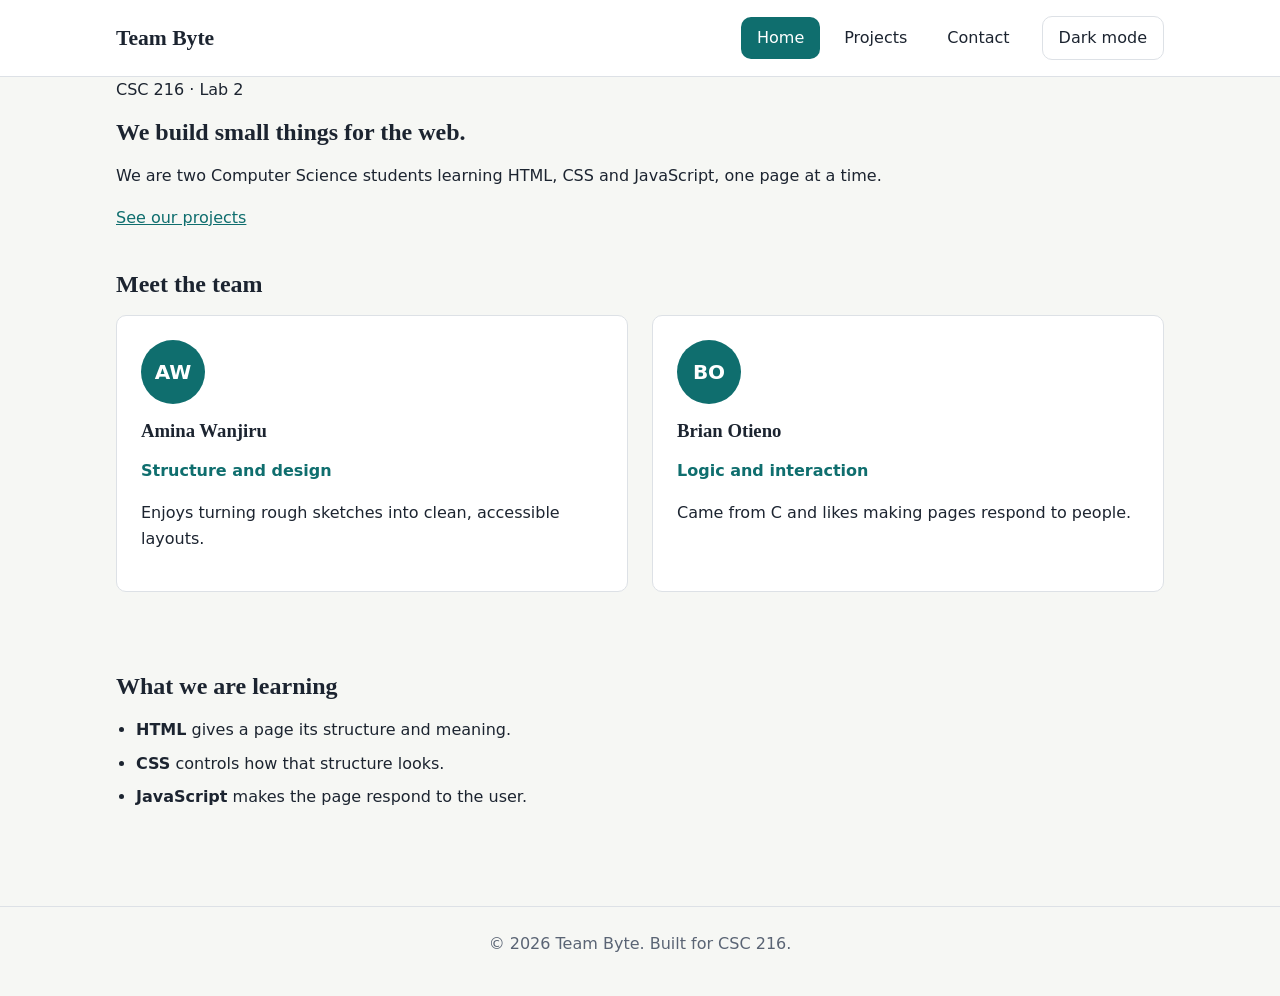
==== index.html @ 72ef3fda "This is our first commit" ====
<!DOCTYPE html>
<html lang="en">
<head>
  <meta charset="UTF-8">
  <meta name="viewport" content="width=device-width, initial-scale=1.0">
  <meta name="description" content="Team Byte: a CSC 216 web development pair.">
  <title>Home | Team Byte</title>
  <link rel="stylesheet" href="css/styles.css">
  <script src="js/script.js" defer></script>
</head>
<body>
  <a class="skip-link" href="#main">Skip to main content</a>

  <header class="site-header">
    <div class="container header-inner">
      <a class="logo" href="index.html">Team Byte</a>
      <button class="nav-toggle" type="button" aria-expanded="false" aria-controls="site-nav">Menu</button>
      <nav id="site-nav" class="site-nav" aria-label="Main">
        <ul>
          <li><a href="index.html" aria-current="page">Home</a></li>
          <li><a href="projects.html">Projects</a></li>
          <li><a href="contact.html">Contact</a></li>
        </ul>
      </nav>
      <button class="theme-toggle" type="button" aria-pressed="false">Dark mode</button>
    </div>
  </header>

  <main id="main">
    <section class="hero">
      <div class="container">
        <p class="eyebrow">CSC 216 · Lab 2</p>
        <h1>We build small things for the web.</h1>
        <p class="lead">We are two Computer Science students learning HTML, CSS and JavaScript, one page at a time.</p>
        <a class="button" href="projects.html">See our projects</a>
      </div>
    </section>

    <section class="container section" aria-labelledby="team-heading">
      <h2 id="team-heading">Meet the team</h2>
      <div class="team-grid">
        <article class="card">
          <div class="avatar" aria-hidden="true">AW</div>
          <h3>Amina Wanjiru</h3>
          <p class="role">Structure and design</p>
          <p>Enjoys turning rough sketches into clean, accessible layouts.</p>
        </article>
        <article class="card">
          <div class="avatar" aria-hidden="true">BO</div>
          <h3>Brian Otieno</h3>
          <p class="role">Logic and interaction</p>
          <p>Came from C and likes making pages respond to people.</p>
        </article>
      </div>
    </section>

    <section class="container section" aria-labelledby="learning-heading">
      <h2 id="learning-heading">What we are learning</h2>
      <ul class="skill-list">
        <li><strong>HTML</strong> gives a page its structure and meaning.</li>
        <li><strong>CSS</strong> controls how that structure looks.</li>
        <li><strong>JavaScript</strong> makes the page respond to the user.</li>
      </ul>
    </section>
  </main>

  <footer class="site-footer">
    <div class="container">
      <p>© <span id="year">2026</span> Team Byte. Built for CSC 216.</p>
    </div>
  </footer>
</body>
</html>
---- css/styles.css ----
/* =====================================================
   Team website stylesheet (CSC 216, Lab 2)
   One file styles every page on the site.
   ===================================================== */

/* ---------- 1. Design tokens ---------- */
:root {
  --color-bg: #f6f7f4;
  --color-surface: #ffffff;
  --color-text: #1c2430;
  --color-muted: #5a6474;
  --color-primary: #0f6e6e;
  --color-primary-dark: #0a5050;
  --color-on-primary: #ffffff;
  --color-border: #dde1e6;
  --color-error: #b3261e;
  --color-success: #1e7b3a;

  --font-body: system-ui, -apple-system, "Segoe UI", Roboto, Arial, sans-serif;
  --font-heading: Georgia, "Times New Roman", serif;

  --space-1: 0.5rem;
  --space-2: 1rem;
  --space-3: 1.5rem;
  --space-4: 2.5rem;
  --space-5: 4rem;

  --radius: 10px;
  --max-width: 1080px;
}

body.dark {
  --color-bg: #11161d;
  --color-surface: #1a212b;
  --color-text: #e7ebf0;
  --color-muted: #a2abb9;
  --color-primary: #4fc1c1;
  --color-primary-dark: #83d8d8;
  --color-on-primary: #0b1f1f;
  --color-border: #2b3340;
  --color-error: #ff8a80;
  --color-success: #7ddc97;
  color-scheme: dark;
}

















/* ---------- 2. Base and reset ---------- */
*,
*::before,
*::after {
  box-sizing: border-box;
}

body {
  margin: 0;
  font-family: var(--font-body);
  font-size: 1rem;
  line-height: 1.6;
  color: var(--color-text);
  background-color: var(--color-bg);
  transition: background-color 0.3s ease, color 0.3s ease;
}

h1,
h2,
h3 {
  font-family: var(--font-heading);
  line-height: 1.2;
  margin: 0 0 var(--space-2);
}

p {
  margin: 0 0 var(--space-2);
}

a {
  color: var(--color-primary);
}

a:hover {
  color: var(--color-primary-dark);
}

img {
  max-width: 100%;
  display: block;
}

:focus-visible {
  outline: 3px solid var(--color-primary);
  outline-offset: 3px;
}















/* ---------- 3. Layout helpers ---------- */
.container {
  width: 100%;
  max-width: var(--max-width);
  margin-inline: auto;
  padding-inline: var(--space-2);
}
.section {
  padding-block: var(--space-4);
}

.skip-link {
  position: absolute;
  top: -4rem;
  left: var(--space-2);
  z-index: 100;
  padding: var(--space-1) var(--space-2);
  border-radius: var(--radius);
  background-color: var(--color-primary);
  color: var(--color-on-primary);
}

.skip-link:focus {
  top: var(--space-2);
}












/* ---------- 4. Header and navigation ---------- */
.site-header {
  position: sticky;
  top: 0;
  z-index: 10;
  background-color: var(--color-surface);
  border-bottom: 1px solid var(--color-border);
}

.header-inner {
  display: flex;
  flex-wrap: wrap;
  align-items: center;
  gap: var(--space-2);
  padding-block: var(--space-2);
}

.logo {
  margin-right: auto;
  font-family: var(--font-heading);
  font-size: 1.35rem;
  font-weight: 700;
  color: var(--color-text);
  text-decoration: none;
}

.site-nav ul {
  display: flex;
  gap: var(--space-1);
  margin: 0;
  padding: 0;
  list-style: none;
}

.site-nav a {
  display: block;
  padding: var(--space-1) var(--space-2);
  border-radius: var(--radius);
  color: var(--color-text);
  font-weight: 500;
  text-decoration: none;
}

.site-nav a:hover {
  background-color: var(--color-bg);
}

.site-nav a[aria-current="page"] {
  background-color: var(--color-primary);
  color: var(--color-on-primary);
}

.nav-toggle,
.theme-toggle {
  padding: var(--space-1) var(--space-2);
  border: 1px solid var(--color-border);
  border-radius: var(--radius);
  background-color: transparent;
  color: var(--color-text);
  font: inherit;
  cursor: pointer;
}

.theme-toggle[aria-pressed="true"] {
  border-color: var(--color-primary);
  color: var(--color-primary);
}

.nav-toggle {
  display: none;
}









/* ---------- 6. Cards and grids ---------- */
.team-grid,
.project-grid {
  display: grid;
  grid-template-columns: repeat(auto-fit, minmax(260px, 1fr));
  gap: var(--space-3);
}

.card {
  padding: var(--space-3);
  border: 1px solid var(--color-border);
  border-radius: var(--radius);
  background-color: var(--color-surface);
}

.avatar {
  display: grid;
  place-items: center;
  width: 64px;
  height: 64px;
  margin-bottom: var(--space-2);
  border-radius: 50%;
  background-color: var(--color-primary);
  color: var(--color-on-primary);
  font-size: 1.25rem;
  font-weight: 700;
}

.role {
  color: var(--color-primary);
  font-weight: 600;
}

.skill-list {
  padding-left: 1.25rem;
}

.skill-list li {
  margin-bottom: var(--space-1);
}











/* ---------- 7. Projects page ---------- */
.filters {
  display: flex;
  flex-wrap: wrap;
  gap: var(--space-1);
  margin-bottom: var(--space-2);
}

.filter-btn {
  padding: 0.4rem 1rem;
  border: 1px solid var(--color-border);
  border-radius: 999px;
  background-color: var(--color-surface);
  color: var(--color-text);
  font: inherit;
  cursor: pointer;
}

.filter-btn[aria-pressed="true"] {
  border-color: var(--color-primary);
  background-color: var(--color-primary);
  color: var(--color-on-primary);
}

.project-count {
  color: var(--color-muted);
}

.tag {
  display: inline-block;
  margin-bottom: var(--space-1);
  color: var(--color-primary);
  font-size: 0.75rem;
  font-weight: 700;
  letter-spacing: 0.06em;
  text-transform: uppercase;
}

/* ---------- 8. Contact form ---------- */
.contact-form {
  max-width: 560px;
  padding-bottom: var(--space-4);
}

.field {
  margin-bottom: var(--space-3);
}

label {
  display: block;
  margin-bottom: 0.35rem;
  font-weight: 600;
}

input,
select,
textarea {
  width: 100%;
  padding: 0.65rem 0.8rem;
  border: 1px solid var(--color-border);
  border-radius: var(--radius);
  background-color: var(--color-surface);
  color: var(--color-text);
  font: inherit;
}

input:focus,
select:focus,
textarea:focus {
  border-color: var(--color-primary);
}

input[aria-invalid="true"],
textarea[aria-invalid="true"] {
  border-color: var(--color-error);
}

.hint,
.error {
  margin: 0.35rem 0 0;
  font-size: 0.9rem;
}

.hint {
  color: var(--color-muted);
}

.error {
  min-height: 1.4em;
  color: var(--color-error);
}

.form-status {
  margin-top: var(--space-2);
  color: var(--color-success);
  font-weight: 600;
}














/* ---------- 9. Footer ---------- */
.site-footer {
  margin-top: var(--space-4);
  padding-block: var(--space-3);
  border-top: 1px solid var(--color-border);
  color: var(--color-muted);
  text-align: center;
}

/* ---------- 10. Small screens ---------- */
@media (max-width: 700px) {
  .nav-toggle {
    display: inline-block;
  }

  .site-nav {
    display: none;
    order: 3;
    width: 100%;
  }

  .site-nav.open {
    display: block;
  }

  .site-nav ul {
    flex-direction: column;
  }

  .section {
    padding-block: var(--space-3);
  }
}

/* ---------- 11. Respect reduced-motion preferences ---------- */
@media (prefers-reduced-motion: reduce) {
  *,
  *::before,
  *::after {
    transition: none !important;
  }
}
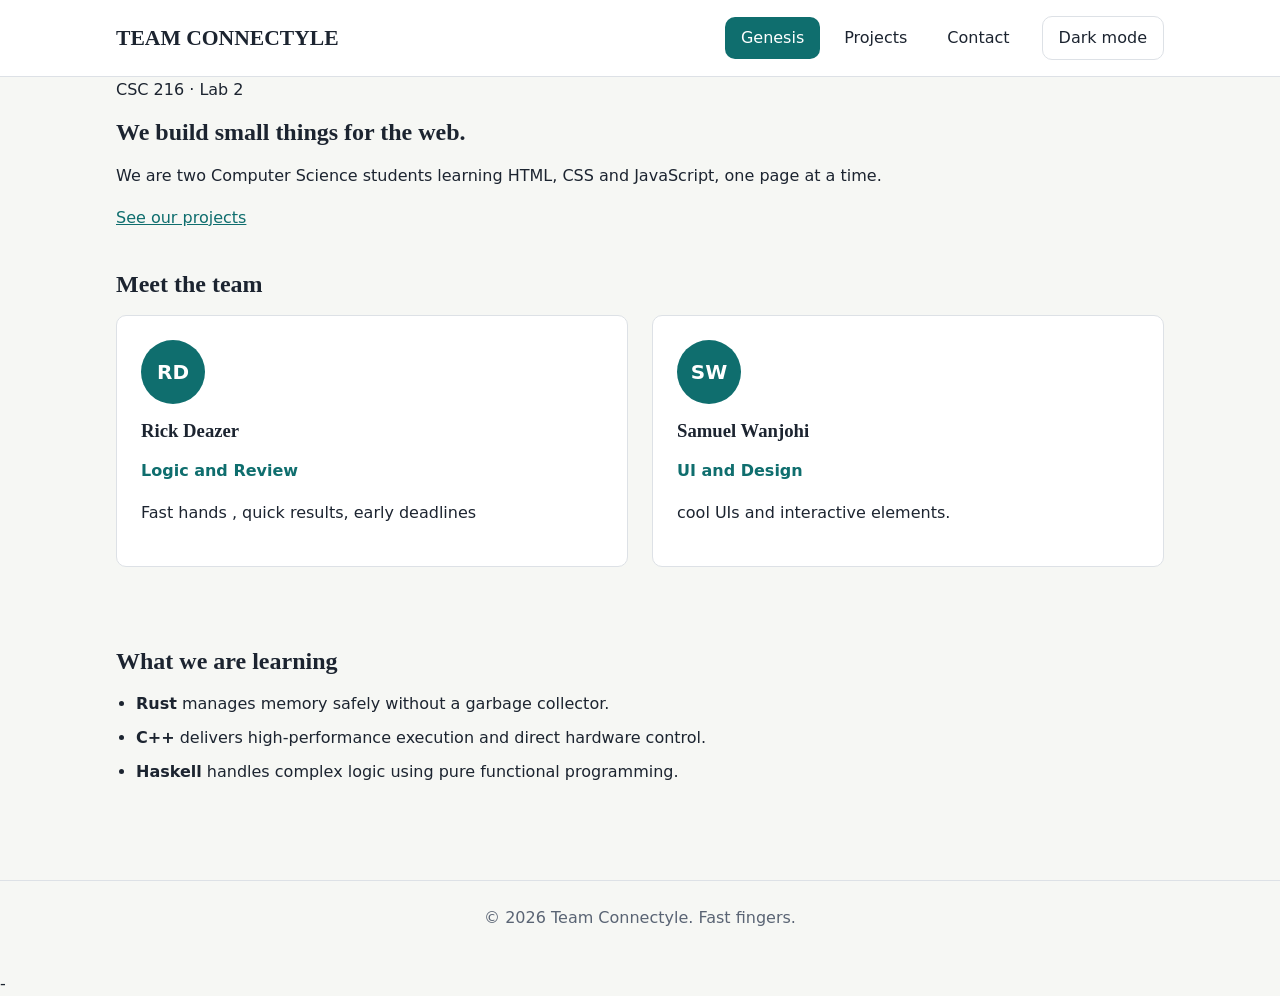
==== commit a0a86027: "customize page" ====
--- a/index.html
+++ b/index.html
@@ -13,11 +13,11 @@
 
   <header class="site-header">
     <div class="container header-inner">
-      <a class="logo" href="index.html">Team Byte</a>
+      <a class="logo" href="index.html">TEAM CONNECTYLE</a>
       <button class="nav-toggle" type="button" aria-expanded="false" aria-controls="site-nav">Menu</button>
       <nav id="site-nav" class="site-nav" aria-label="Main">
         <ul>
-          <li><a href="index.html" aria-current="page">Home</a></li>
+          <li><a href="index.html" aria-current="page">Genesis</a></li>
           <li><a href="projects.html">Projects</a></li>
           <li><a href="contact.html">Contact</a></li>
         </ul>
@@ -40,34 +40,35 @@
       <h2 id="team-heading">Meet the team</h2>
       <div class="team-grid">
         <article class="card">
-          <div class="avatar" aria-hidden="true">AW</div>
-          <h3>Amina Wanjiru</h3>
-          <p class="role">Structure and design</p>
-          <p>Enjoys turning rough sketches into clean, accessible layouts.</p>
+          <div class="avatar" aria-hidden="true">RD</div>
+          <h3>Rick Deazer</h3>
+          <p class="role">Logic and Review</p>
+          <p>Fast hands , quick results, early deadlines</p>
         </article>
         <article class="card">
-          <div class="avatar" aria-hidden="true">BO</div>
-          <h3>Brian Otieno</h3>
-          <p class="role">Logic and interaction</p>
-          <p>Came from C and likes making pages respond to people.</p>
+          <div class="avatar" aria-hidden="true">SW</div>
+          <h3>Samuel Wanjohi</h3>
+          <p class="role">UI and Design</p>
+          <p>cool UIs and interactive elements.</p>
         </article>
       </div>
     </section>
 
-    <section class="container section" aria-labelledby="learning-heading">
+ <section class="container section" aria-labelledby="learning-heading">
       <h2 id="learning-heading">What we are learning</h2>
       <ul class="skill-list">
-        <li><strong>HTML</strong> gives a page its structure and meaning.</li>
-        <li><strong>CSS</strong> controls how that structure looks.</li>
-        <li><strong>JavaScript</strong> makes the page respond to the user.</li>
+        <li><strong>Rust</strong> manages memory safely without a garbage collector.</li>
+        <li><strong>C++</strong> delivers high-performance execution and direct hardware control.</li>
+        <li><strong>Haskell</strong> handles complex logic using pure functional programming.</li>
       </ul>
     </section>
+
   </main>
 
   <footer class="site-footer">
     <div class="container">
-      <p>© <span id="year">2026</span> Team Byte. Built for CSC 216.</p>
+      <p>© <span id="year">2026</span> Team Connectyle. Fast fingers.</p>
     </div>
   </footer>
 </body>
-</html>
+</html>-
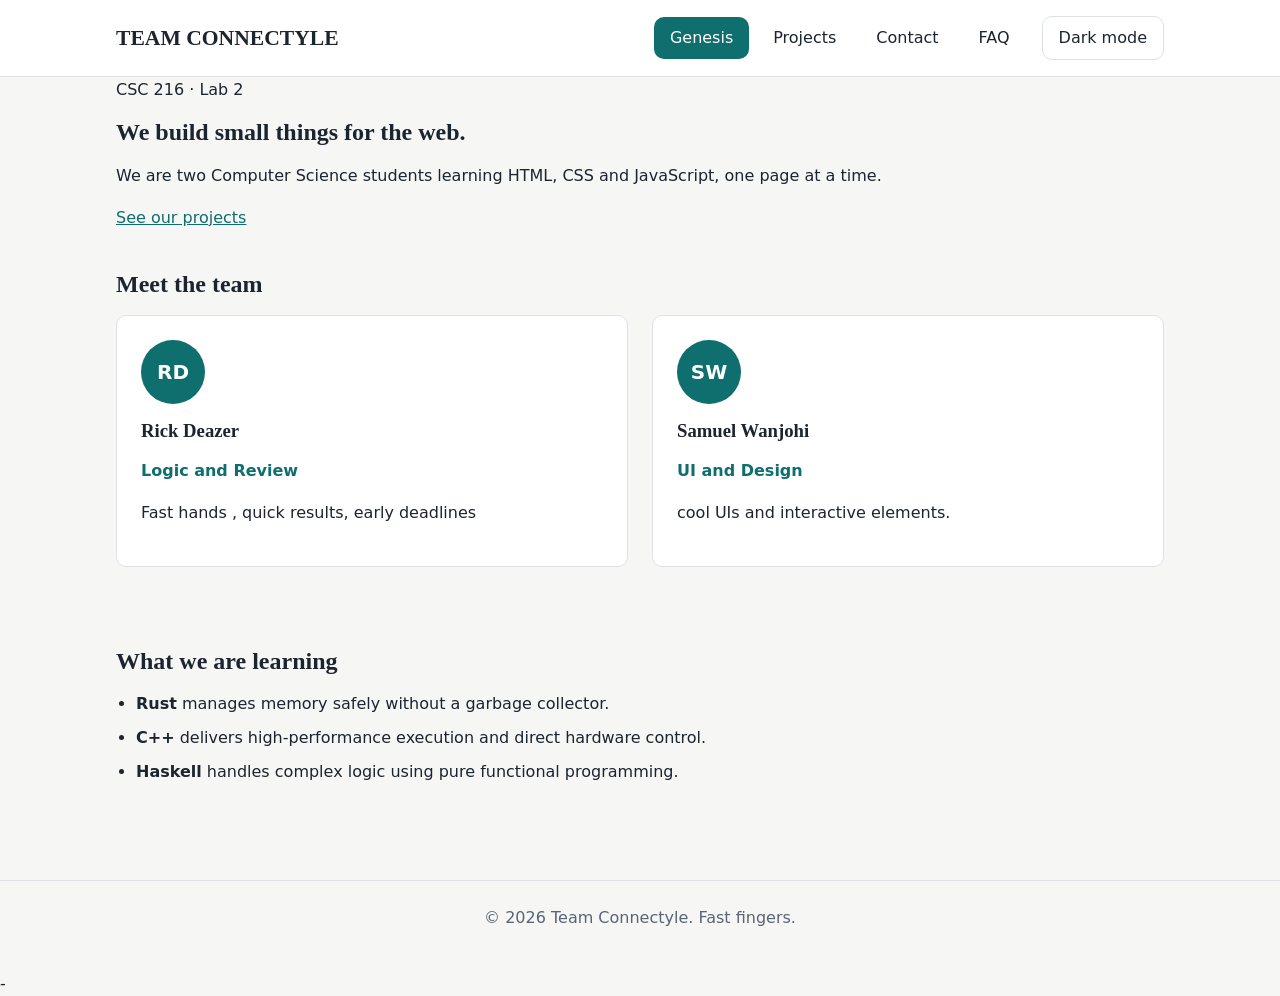
==== commit 90c9ef9b: "made new changes" ====
--- a/index.html
+++ b/index.html
@@ -3,8 +3,8 @@
 <head>
   <meta charset="UTF-8">
   <meta name="viewport" content="width=device-width, initial-scale=1.0">
-  <meta name="description" content="Team Byte: a CSC 216 web development pair.">
-  <title>Home | Team Byte</title>
+  <meta name="description" content="TEAM CONNECTLYE: a CSC 216 web development pair.">
+  <title>Home | TEAM CONNECTLYE</title>
   <link rel="stylesheet" href="css/styles.css">
   <script src="js/script.js" defer></script>
 </head>
@@ -20,6 +20,7 @@
           <li><a href="index.html" aria-current="page">Genesis</a></li>
           <li><a href="projects.html">Projects</a></li>
           <li><a href="contact.html">Contact</a></li>
+          <li><a href="faq.html">FAQ</a></li>
         </ul>
       </nav>
       <button class="theme-toggle" type="button" aria-pressed="false">Dark mode</button>
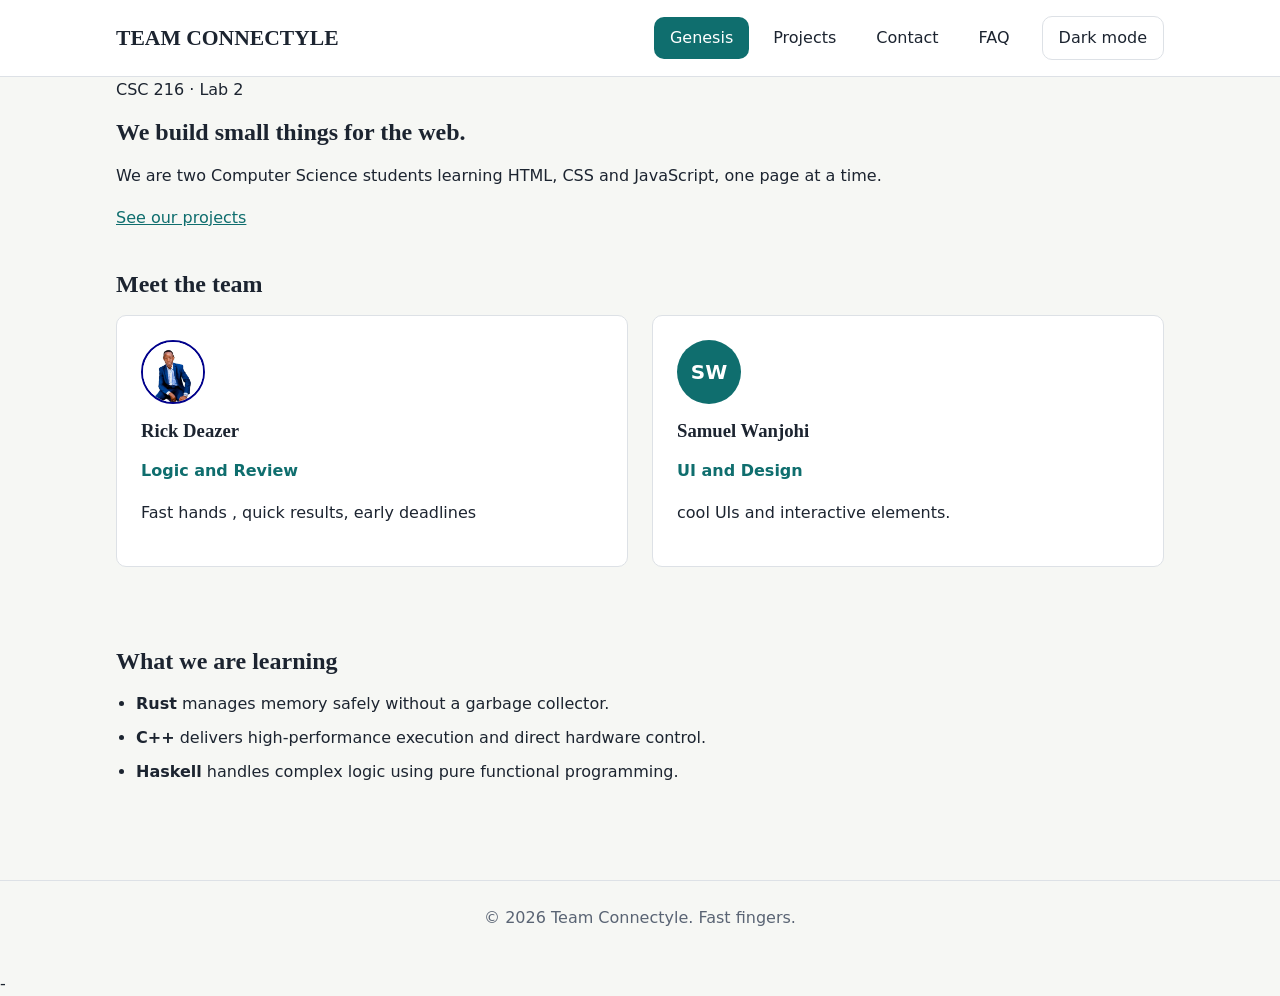
==== commit 91f95fd5: "commit4" ====
--- a/index.html
+++ b/index.html
@@ -41,7 +41,7 @@
       <h2 id="team-heading">Meet the team</h2>
       <div class="team-grid">
         <article class="card">
-          <div class="avatar" aria-hidden="true">RD</div>
+          <div class="avatar" aria-hidden="true" style="overflow: hidden; border: solid 2px darkblue;"><img src="./images/rick-ceo.jpeg" alt=""></div>
           <h3>Rick Deazer</h3>
           <p class="role">Logic and Review</p>
           <p>Fast hands , quick results, early deadlines</p>
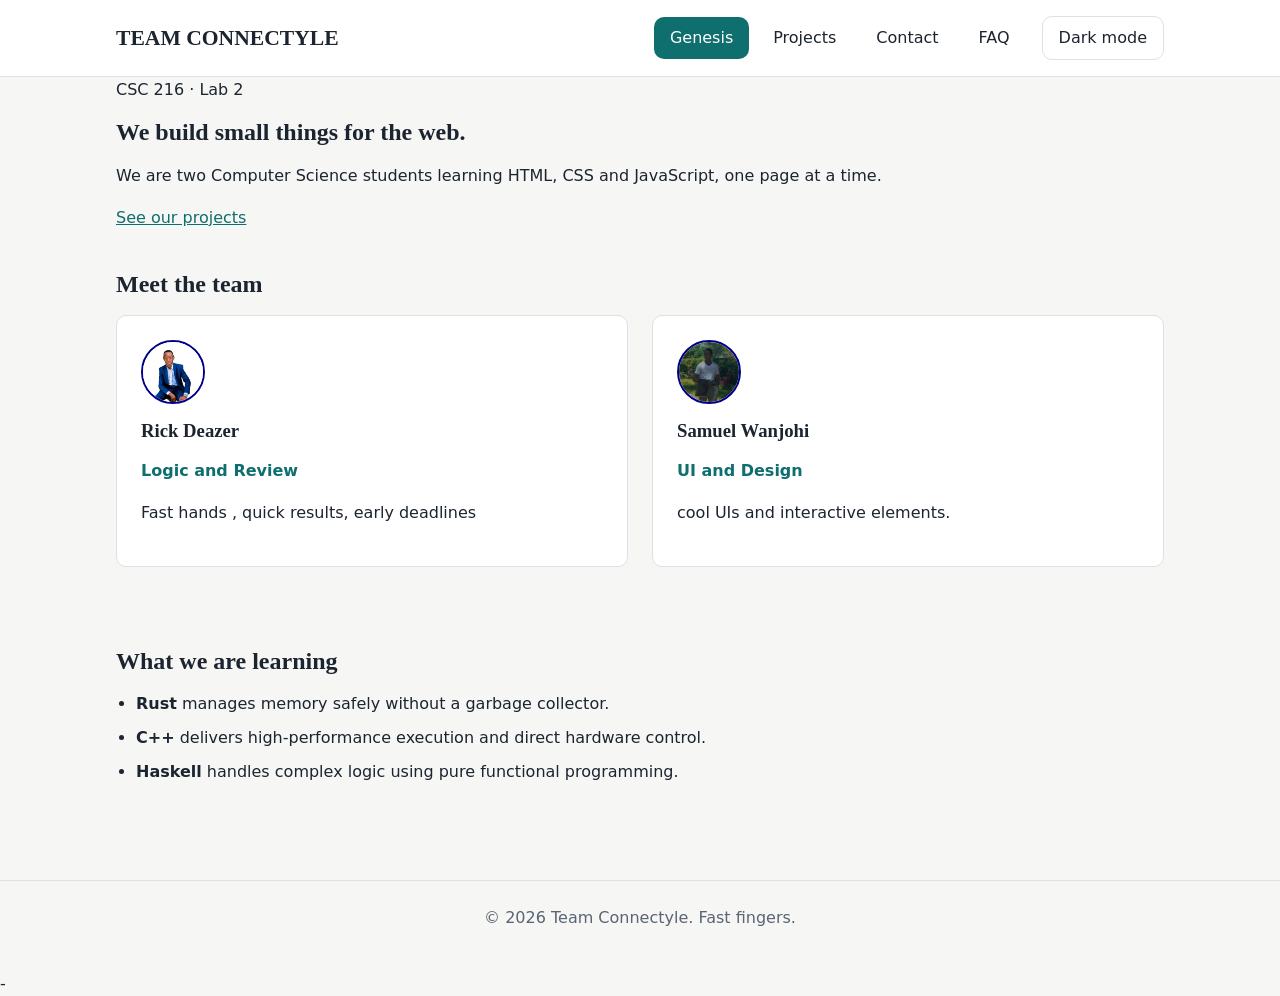
==== commit 5c5cbb1e: "=update website files" ====
--- a/index.html
+++ b/index.html
@@ -47,7 +47,7 @@
           <p>Fast hands , quick results, early deadlines</p>
         </article>
         <article class="card">
-          <div class="avatar" aria-hidden="true">SW</div>
+          <div class="avatar" aria-hidden="true" style="overflow: hidden; border: solid 2px darkblue;"><img src="./images/IMG_20260529_123538_642.webp" alt=""></div>
           <h3>Samuel Wanjohi</h3>
           <p class="role">UI and Design</p>
           <p>cool UIs and interactive elements.</p>
--- a/css/styles.css
+++ b/css/styles.css
@@ -441,3 +441,38 @@
     transition: none !important;
   }
 }
+
+/* Project search */
+.project-search {
+  max-width: 520px;
+  margin: 0 auto 1.5rem;
+}
+
+.project-search label {
+  display: block;
+  margin-bottom: 0.5rem;
+  font-weight: 600;
+}
+
+.project-search input {
+  display: block;
+  width: 100%;
+  padding: 0.85rem 1rem;
+  border: 1px solid var(--border-color, #ccc);
+  border-radius: 10px;
+  background: var(--card-bg, #fff);
+  color: inherit;
+  font: inherit;
+  outline-offset: 3px;
+}
+
+.project-search input:focus {
+  border-color: var(--accent-color, #4776e6);
+}
+
+.no-results {
+  grid-column: 1 / -1;
+  text-align: center;
+  padding: 2rem 1rem;
+  opacity: 0.75;
+}
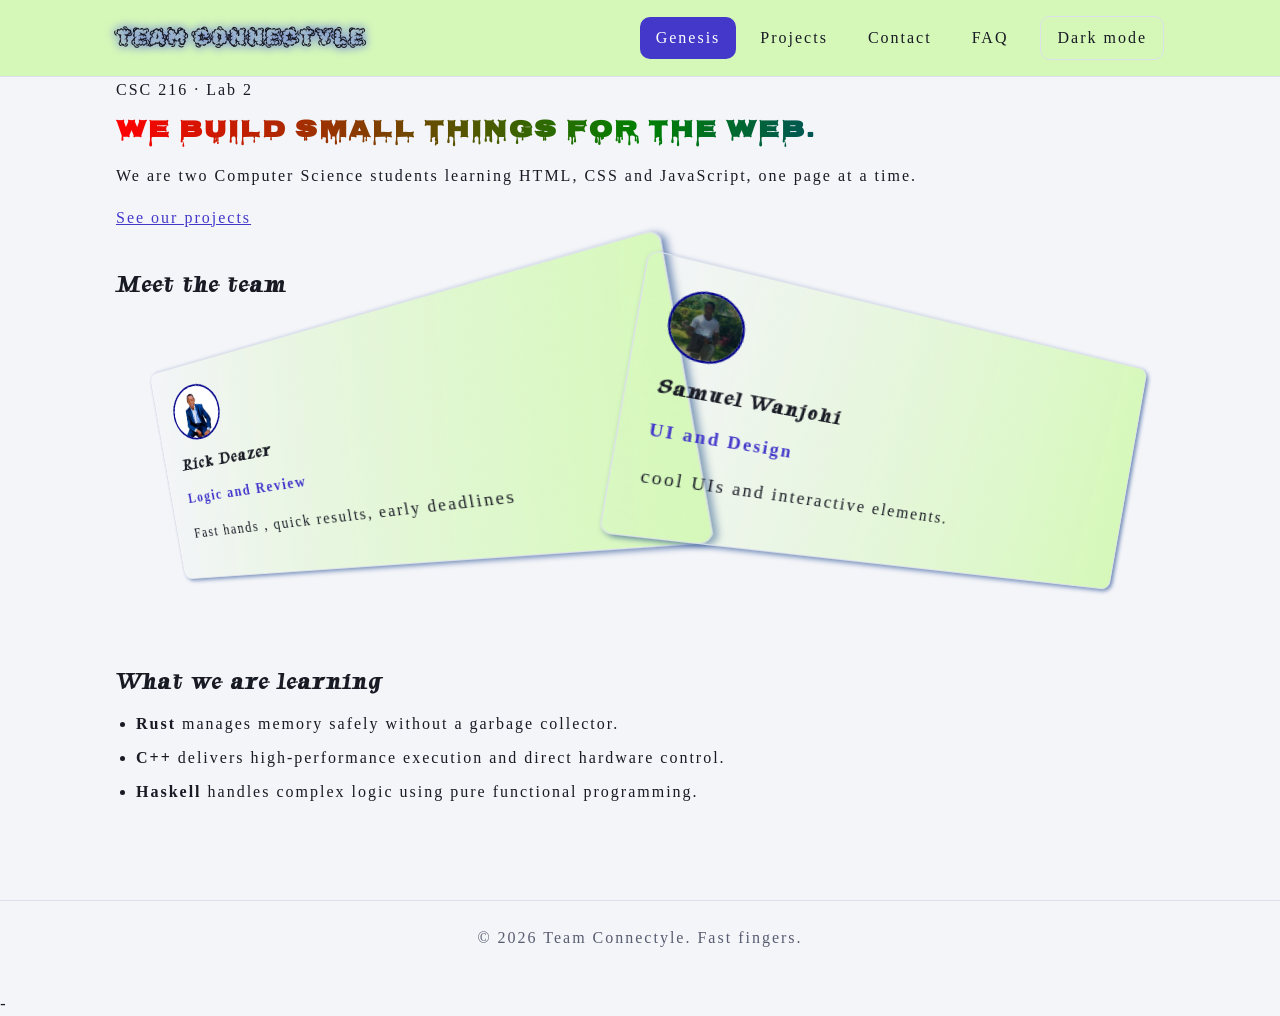
==== commit 7e45f760: "nice" ====
--- a/index.html
+++ b/index.html
@@ -31,7 +31,7 @@
     <section class="hero">
       <div class="container">
         <p class="eyebrow">CSC 216 · Lab 2</p>
-        <h1>We build small things for the web.</h1>
+        <h1 style="font-family: nosifer; color: transparent; background: linear-gradient(90deg,red,green,blue); background-clip: text;">We build small things for the web.</h1>
         <p class="lead">We are two Computer Science students learning HTML, CSS and JavaScript, one page at a time.</p>
         <a class="button" href="projects.html">See our projects</a>
       </div>
@@ -40,13 +40,15 @@
     <section class="container section" aria-labelledby="team-heading">
       <h2 id="team-heading">Meet the team</h2>
       <div class="team-grid">
-        <article class="card">
+        <article class="card" style="transform: perspective(210px) rotateY(-10deg);
+  rotate: -10deg;">
           <div class="avatar" aria-hidden="true" style="overflow: hidden; border: solid 2px darkblue;"><img src="./images/rick-ceo.jpeg" alt=""></div>
           <h3>Rick Deazer</h3>
           <p class="role">Logic and Review</p>
           <p>Fast hands , quick results, early deadlines</p>
         </article>
-        <article class="card">
+        <article class="card" style="transform: perspective(350px) rotateY(10deg);
+  ">
           <div class="avatar" aria-hidden="true" style="overflow: hidden; border: solid 2px darkblue;"><img src="./images/IMG_20260529_123538_642.webp" alt=""></div>
           <h3>Samuel Wanjohi</h3>
           <p class="role">UI and Design</p>
--- a/css/styles.css
+++ b/css/styles.css
@@ -2,22 +2,23 @@
    Team website stylesheet (CSC 216, Lab 2)
    One file styles every page on the site.
    ===================================================== */
-
+@import url('https://fonts.googleapis.com/css2?family=Agrave+Pro:wght@100..700&family=Elsie+Swash+Caps:wght@400;900&family=Emilys+Candy&family=Nosifer&family=Rubik+Moonrocks&family=Rubik+Puddles&family=Shadows+Into+Light&family=Special+Elite&family=Tapestry&display=swap');
 /* ---------- 1. Design tokens ---------- */
 :root {
-  --color-bg: #f6f7f4;
-  --color-surface: #ffffff;
-  --color-text: #1c2430;
-  --color-muted: #5a6474;
-  --color-primary: #0f6e6e;
-  --color-primary-dark: #0a5050;
+  --color-bg: #f4f5f9;
+  --color-surface: #d5f8b9;
+  --color-text: #181a24;
+  --color-muted: #575c70;
+  --color-primary: #4338ca;
+  --glow-card: rgba(26, 69, 139, 0.597);
+  --color-primary-dark: #312e81;
   --color-on-primary: #ffffff;
-  --color-border: #dde1e6;
-  --color-error: #b3261e;
-  --color-success: #1e7b3a;
+  --color-border: #dce0ea;
+  --color-error: #c62828;
+  --color-success: #1b7a3d;
 
   --font-body: system-ui, -apple-system, "Segoe UI", Roboto, Arial, sans-serif;
-  --font-heading: Georgia, "Times New Roman", serif;
+  --font-heading: Tapestry;
 
   --space-1: 0.5rem;
   --space-2: 1rem;
@@ -25,23 +26,25 @@
   --space-4: 2.5rem;
   --space-5: 4rem;
 
-  --radius: 10px;
+  --radius:10px;
   --max-width: 1080px;
 }
 
 body.dark {
-  --color-bg: #11161d;
-  --color-surface: #1a212b;
-  --color-text: #e7ebf0;
-  --color-muted: #a2abb9;
-  --color-primary: #4fc1c1;
-  --color-primary-dark: #83d8d8;
-  --color-on-primary: #0b1f1f;
-  --color-border: #2b3340;
+  --color-bg: #0f111a;
+  --color-surface: #483936;
+  --color-text: #eef0f8;
+  --color-muted: #9aa0b8;
+  --color-primary: #818cf8;
+  --glow-card:inset rgb(122, 112, 112);
+  --color-primary-dark: #a5b4fc;
+  --color-on-primary: #111322;
+  --color-border: #2a2f45;
   --color-error: #ff8a80;
   --color-success: #7ddc97;
   color-scheme: dark;
 }
+
 
 
 
@@ -176,8 +179,9 @@
 
 .logo {
   margin-right: auto;
-  font-family: var(--font-heading);
+  font-family: Rubik Puddles;
   font-size: 1.35rem;
+  text-shadow: 0 0 10px blue;
   font-weight: 700;
   color: var(--color-text);
   text-decoration: none;
@@ -249,9 +253,17 @@
   padding: var(--space-3);
   border: 1px solid var(--color-border);
   border-radius: var(--radius);
-  background-color: var(--color-surface);
-}
-
+  background: linear-gradient(95deg,transparent,var(--color-surface));
+  box-shadow: 3px 2px 5px var(--glow-card);
+  transform: perspective(280px) rotateY(5deg);
+  rotate: 10deg;
+  margin-bottom: 20px;
+}
+*{
+  font-family: Agrave Pro
+;
+  letter-spacing: 2px;
+}
 .avatar {
   display: grid;
   place-items: center;
@@ -263,8 +275,13 @@
   color: var(--color-on-primary);
   font-size: 1.25rem;
   font-weight: 700;
-}
-
+  animation: rotas 5s linear infinite;
+}
+@keyframes rotas {
+  0%{}  
+  50%{transform: rotate(60deg)}
+  100%{transform: rotate(-60deg);}
+}
 .role {
   color: var(--color-primary);
   font-weight: 600;
